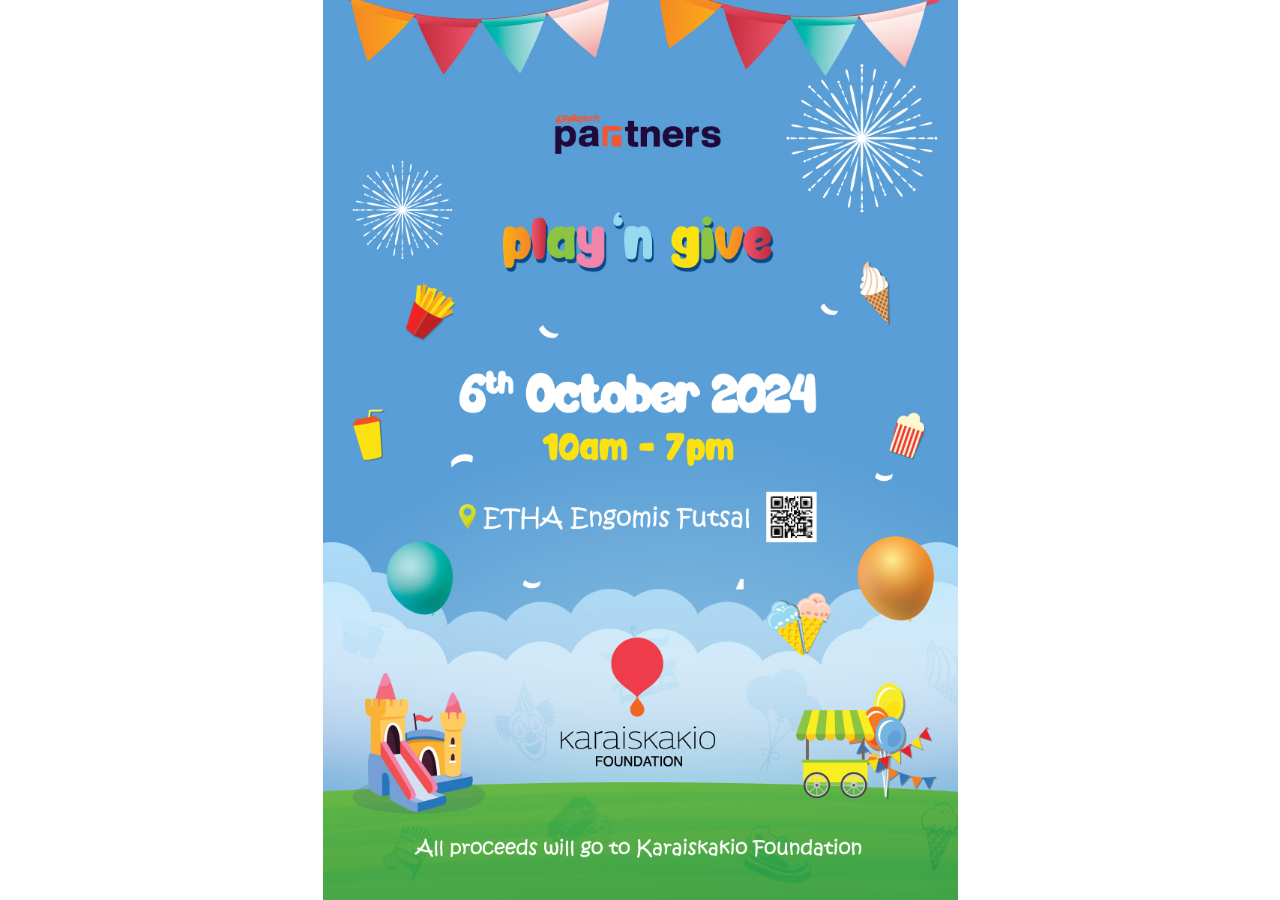
==== index.html @ 8e9bcd1e "Add files via upload" ====
<!DOCTYPE html>
<html lang="en">
<head>
    <meta charset="UTF-8">
    <meta name="viewport" content="width=device-width, initial-scale=1.0">
    <link rel="stylesheet" href="styles.css">
    <title>My Website</title>
</head>
<body>
    <!-- Your content goes here -->
</body>
</html>
---- styles.css ----
* {
    margin: 0;
    padding: 0;
    border: 0;
    outline: 0;
    font-size: 100%;
    vertical-align: baseline;
    background: transparent;
}

/* Set body styles */
body, html {
    height: 100%;
    margin: 0; /* Remove default margin */
}

/* Full-screen background image */
body {
    background-image: url("image.png"); /* Replace with your image path */
    background-repeat: no-repeat;
    background-size: contain; /* Use 'contain' to fit the entire image */
    background-position: center;
}
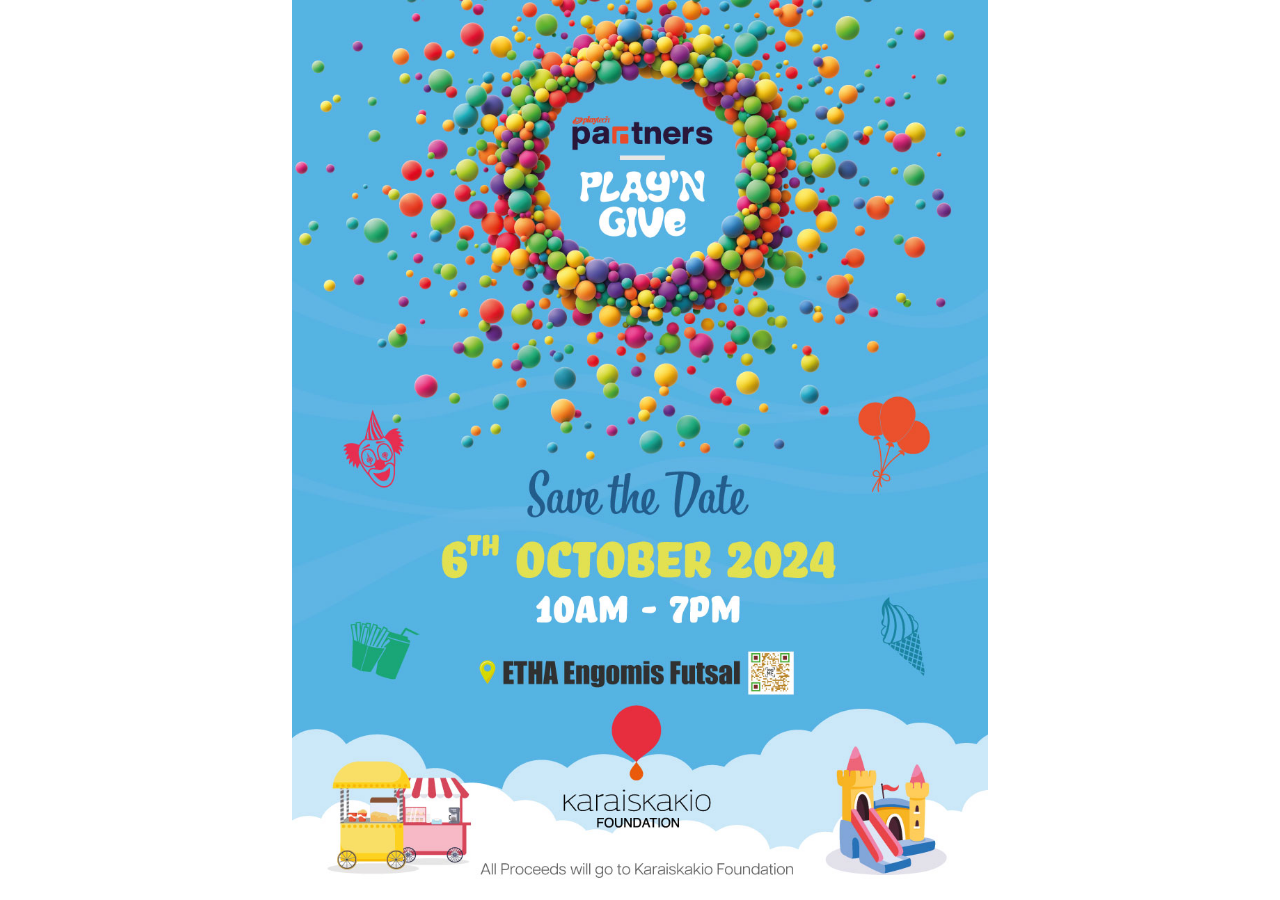
==== commit 951146ad: "Update index.html" ====
--- a/index.html
+++ b/index.html
@@ -4,7 +4,9 @@
     <meta charset="UTF-8">
     <meta name="viewport" content="width=device-width, initial-scale=1.0">
     <link rel="stylesheet" href="styles.css">
-    <title>My Website</title>
+    <title>Funday play n give Karaiskakio</title>
+    <meta name="description" content="Join us at Funday Play n Give at Karaiskakio for a day of fun and charity. Located in Engomi, we offer various activities for all ages.">
+    <meta name="keywords" content="Play n Give, Funday, Karaiskakio, Engomi, charity event, family activities">
 </head>
 <body>
     <!-- Your content goes here -->
--- a/styles.css
+++ b/styles.css
@@ -16,8 +16,8 @@
 
 /* Full-screen background image */
 body {
-    background-image: url("image.png"); /* Replace with your image path */
+    background-image: url("Etha-Engomis-Flyer.jpg"); /* Replace with your image path */
     background-repeat: no-repeat;
     background-size: contain; /* Use 'contain' to fit the entire image */
     background-position: center;
-}+}
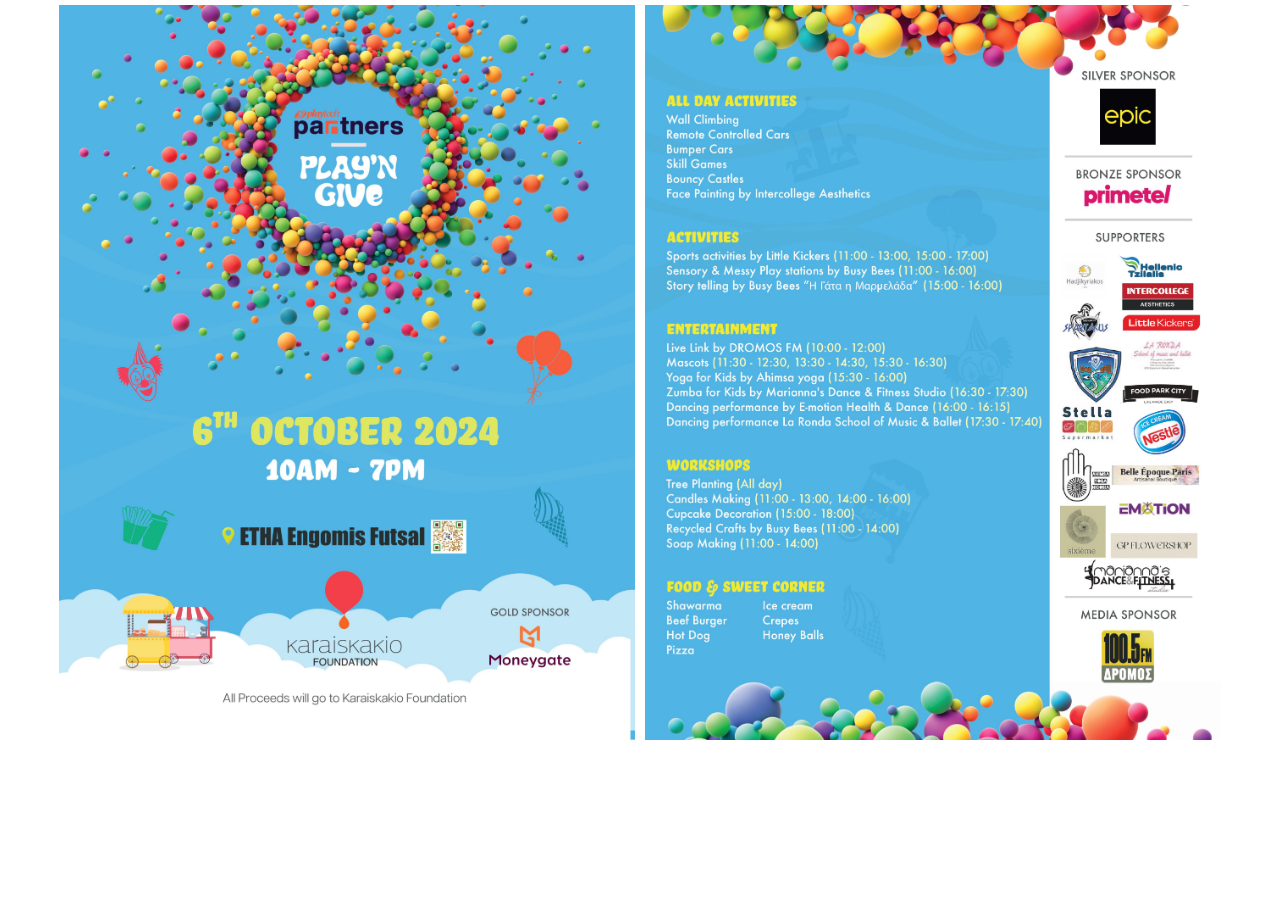
==== commit 448da967: "Update index.html" ====
--- a/index.html
+++ b/index.html
@@ -9,6 +9,22 @@
     <meta name="keywords" content="Play n Give, Funday, Karaiskakio, Engomi, charity event, family activities">
 </head>
 <body>
-    <!-- Your content goes here -->
+    <header>
+        <h1></h1>
+    </header>
+    <main>
+        <section>
+            <h2></h2>
+            <p></p>
+        </section>
+        <section>
+            <h2></h2>
+            <p></p>
+        </section>
+        <div class="image-container">
+            <img src="Etha-Engomis-Flyer1.jpg" alt="Etha Engomis Flyer 1">
+            <img src="Etha-Engomis-Flyer2.jpg" alt="Etha Engomis Flyer 2">
+        </div>
+    </main>
 </body>
 </html>
--- a/styles.css
+++ b/styles.css
@@ -1,3 +1,4 @@
+/* Global reset */
 * {
     margin: 0;
     padding: 0;
@@ -12,12 +13,35 @@
 body, html {
     height: 100%;
     margin: 0; /* Remove default margin */
+    background-size: contain;
 }
 
-/* Full-screen background image */
-body {
-    background-image: url("Etha-Engomis-Flyer.jpg"); /* Replace with your image path */
-    background-repeat: no-repeat;
-    background-size: contain; /* Use 'contain' to fit the entire image */
-    background-position: center;
+/* Container for the images */
+.image-container {
+    display: flex;
+    flex-direction: column;
+    align-items: center;
+    justify-content: center;
+    height: auto; /* Full viewport height */
+    overflow: auto; /* Allow scrolling if content overflows */
 }
+
+/* Individual image styles */
+.image-container img {
+    max-width: 100%;
+    height: auto;
+    margin-bottom: 5px; /* Space between images */
+    object-fit: contain; /* Ensure the entire image is visible */
+}
+
+/* Media query for desktop sizes */
+@media (min-width: 1024px) {
+    .image-container {
+        flex-direction: row; /* Change to row layout on larger screens */
+        flex-wrap: wrap; /* Allow wrapping of images */
+    }
+    .image-container img {
+        max-width: 45%; /* Adjust the max-width for desktop */
+        margin: 5px; /* Increase space between images */
+    }
+}
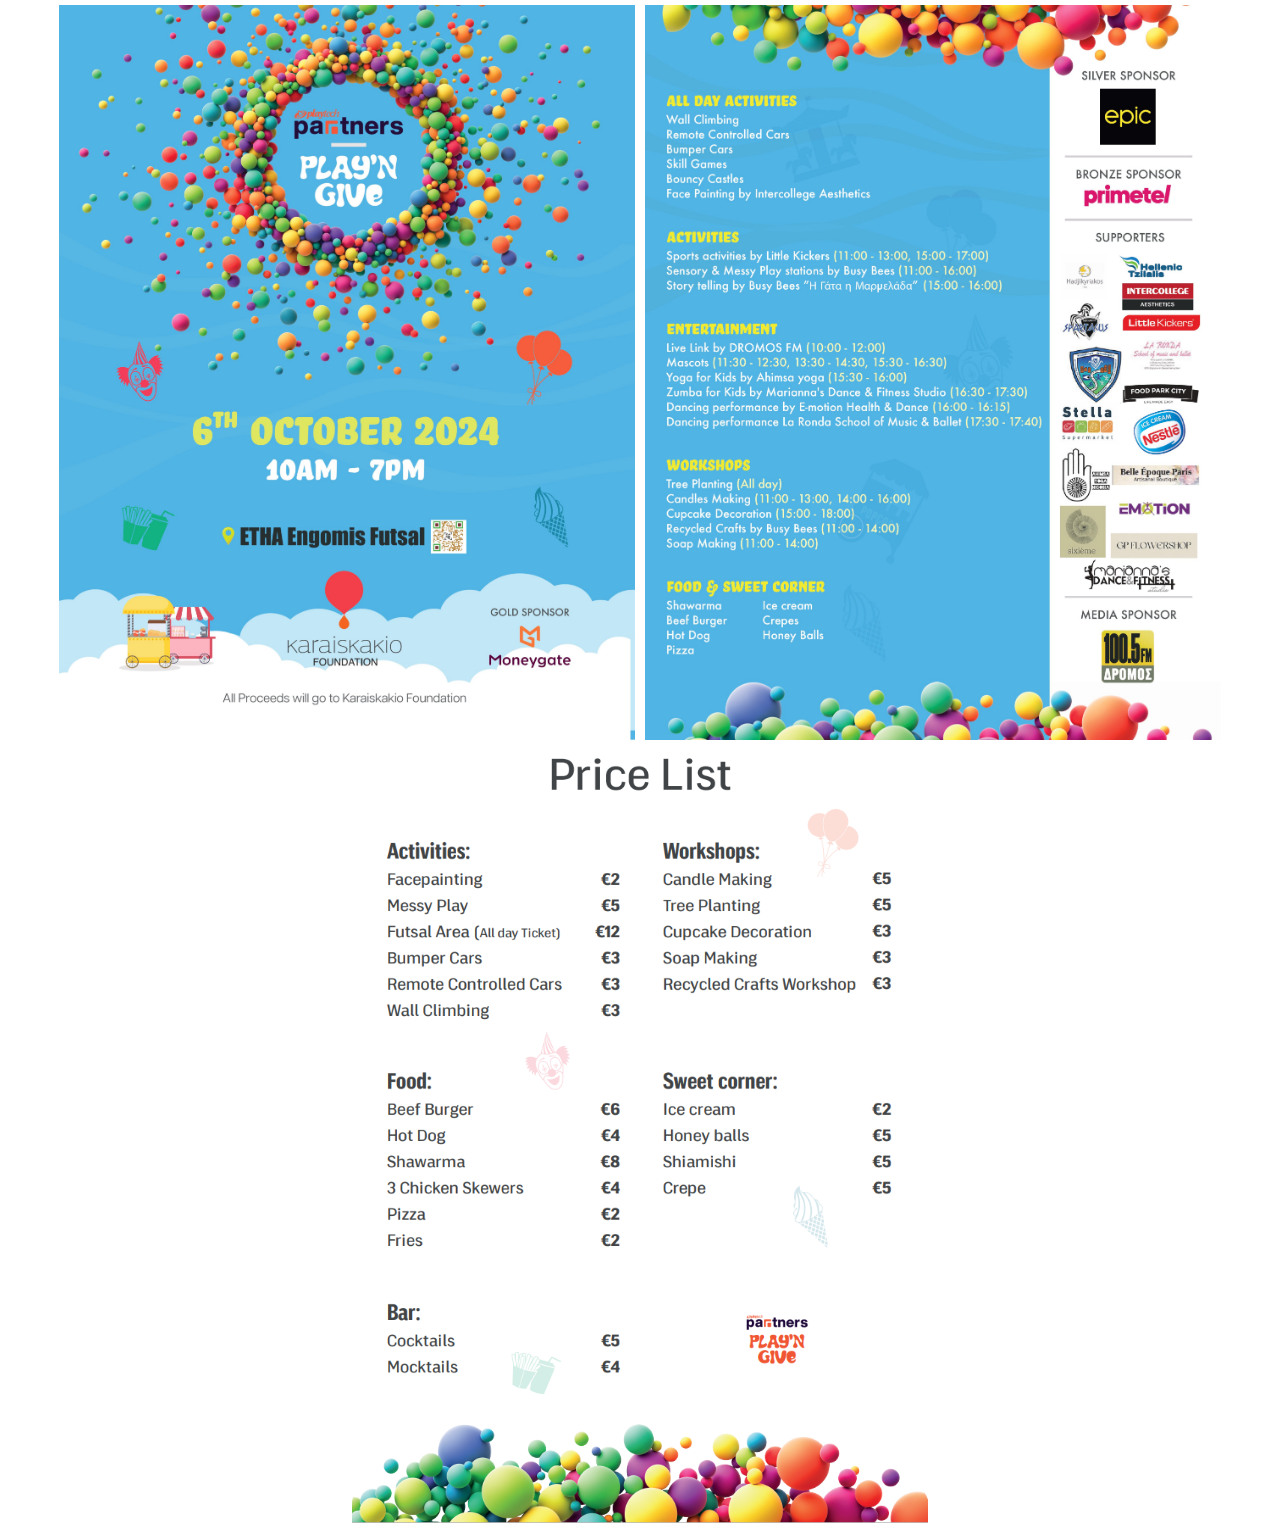
==== commit 92c54506: "Update index.html" ====
--- a/index.html
+++ b/index.html
@@ -5,7 +5,7 @@
     <meta name="viewport" content="width=device-width, initial-scale=1.0">
     <link rel="stylesheet" href="styles.css">
     <title>Funday play n give Karaiskakio</title>
-    <meta name="description" content="Join us at Funday Play n Give at Karaiskakio for a day of fun and charity. Located in Engomi, we offer various activities for all ages.">
+    <meta name="description" content="Join us for an enjoyable day full of activities, delicious food and refreshing drinks.Karaiskakio Foundation in collaboration with Playtech volunteers are organizing a joyful event for you and your family.• Date: Sunday, October 6, 2024 • Time: 10:00 am - 7:00 pm ">
     <meta name="keywords" content="Play n Give, Funday, Karaiskakio, Engomi, charity event, family activities">
 </head>
 <body>
@@ -24,6 +24,7 @@
         <div class="image-container">
             <img src="Etha-Engomis-Flyer1.jpg" alt="Etha Engomis Flyer 1">
             <img src="Etha-Engomis-Flyer2.jpg" alt="Etha Engomis Flyer 2">
+            <img src="pricelist.png" alt="Price List">
         </div>
     </main>
 </body>
